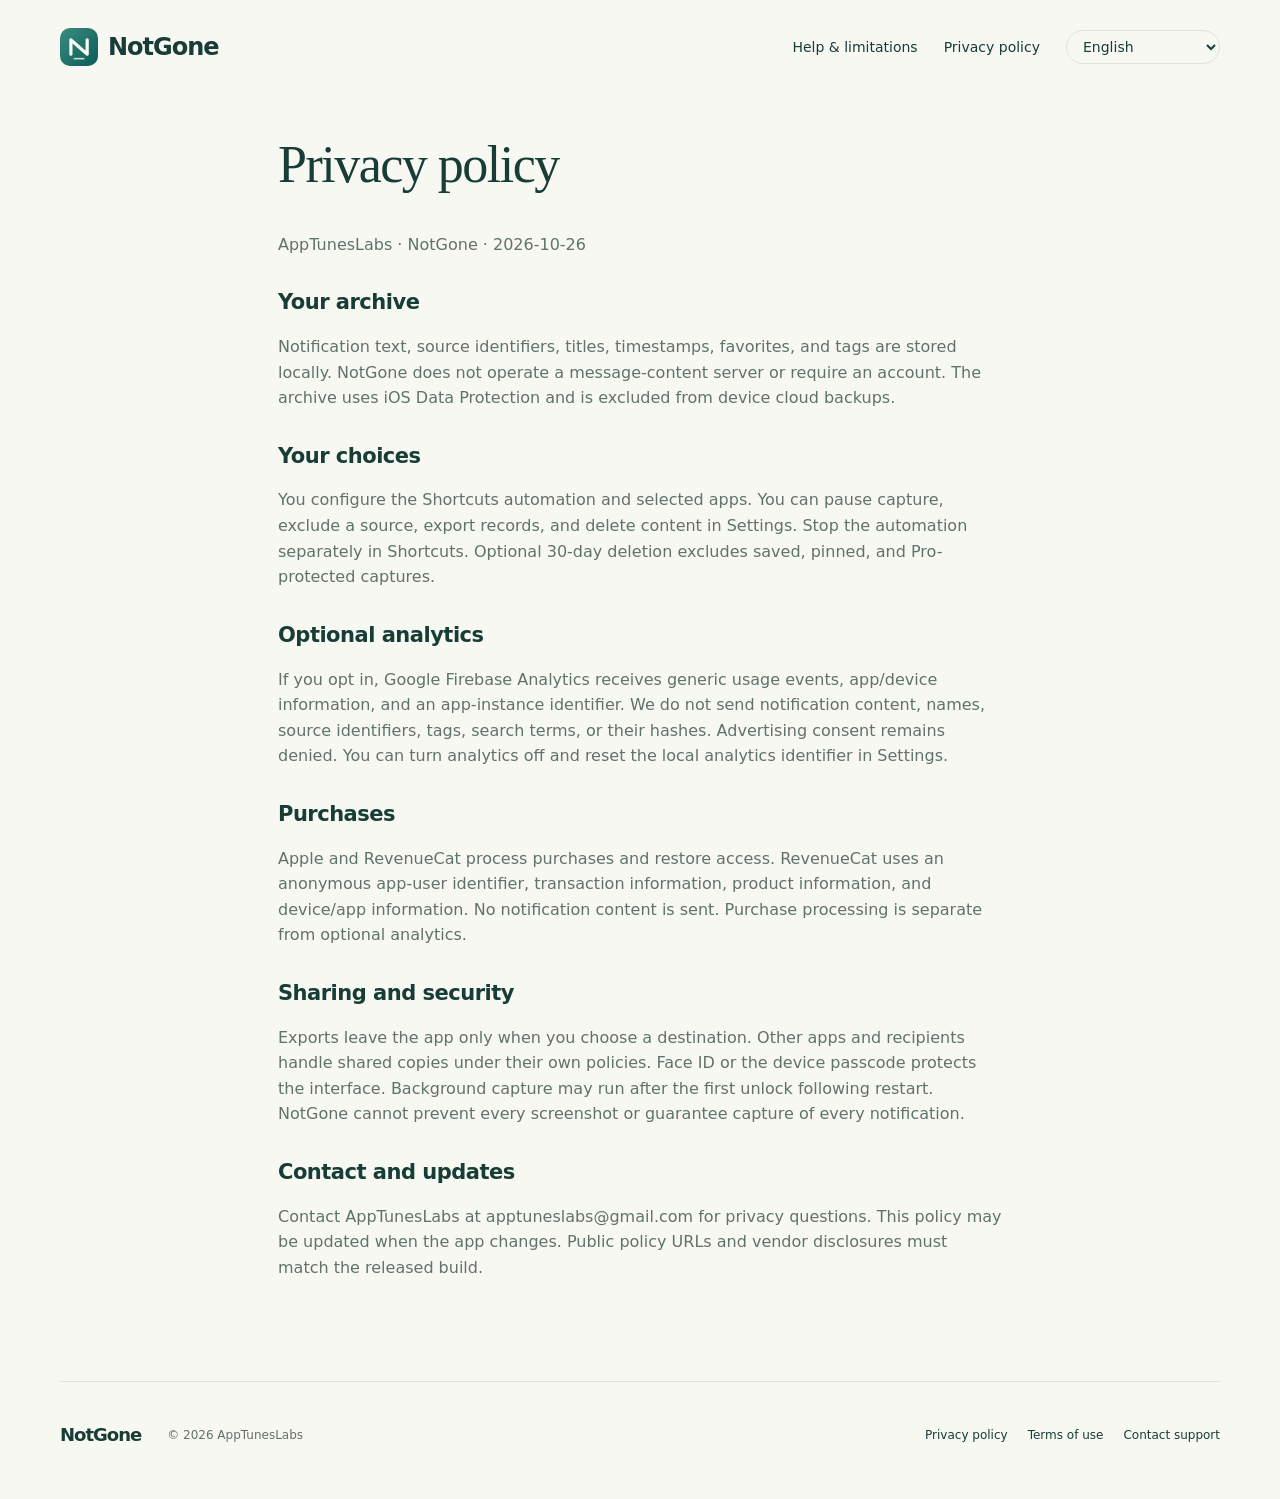
==== privacy/index.html @ 971f2847 "Publish NotGone static support website" ====
<!doctype html>
<html lang="en"><head><base href="../"><meta charset="utf-8"><meta name="viewport" content="width=device-width,initial-scale=1"><meta name="description" content="NotGone keeps copies of the notifications you choose in a private, searchable iPhone archive. iOS 27 and a user-configured Shortcuts automation required."><meta http-equiv="Content-Security-Policy" content="default-src 'self'; img-src 'self' data:; style-src 'self'; script-src 'self'; connect-src 'self'; object-src 'none'; base-uri 'self'"><meta name="referrer" content="strict-origin-when-cross-origin"><meta name="theme-color" content="#1a6157"><title>Privacy policy — NotGone</title><link rel="icon" href="assets/icon.png"><link rel="stylesheet" href="style.css"></head>
<body>
<a class="skip" href="#main" data-i18n="Skip to content">Skip to content</a>
<header><a class="brand" href="./" aria-label="NotGone home"><img src="assets/icon.png" alt="" width="38" height="38">NotGone</a><nav aria-label="Main navigation" data-i18n-aria="Main navigation"><a href="support/" data-i18n="Help & limitations">Help & limitations</a><a href="privacy/" data-i18n="Privacy policy">Privacy policy</a><label class="language"><span class="sr-only" data-i18n="Language">Language</span><select id="locale" aria-label="Language" data-i18n-aria="Language"><option value="en-US">English</option></select></label></nav></header>
<main id="main" class="document"><h1 data-i18n="Privacy policy">Privacy policy</h1><p>AppTunesLabs · NotGone · 2026-10-26</p><section><h2 data-i18n="Your archive">Your archive</h2><p data-i18n="Notification text, source identifiers, titles, timestamps, favorites, and tags are stored locally. NotGone does not operate a message-content server or require an account. The archive uses iOS Data Protection and is excluded from device cloud backups.">Notification text, source identifiers, titles, timestamps, favorites, and tags are stored locally. NotGone does not operate a message-content server or require an account. The archive uses iOS Data Protection and is excluded from device cloud backups.</p></section><section><h2 data-i18n="Your choices">Your choices</h2><p data-i18n="You configure the Shortcuts automation and selected apps. You can pause capture, exclude a source, export records, and delete content in Settings. Stop the automation separately in Shortcuts. Optional 30-day deletion excludes saved, pinned, and Pro-protected captures.">You configure the Shortcuts automation and selected apps. You can pause capture, exclude a source, export records, and delete content in Settings. Stop the automation separately in Shortcuts. Optional 30-day deletion excludes saved, pinned, and Pro-protected captures.</p></section><section><h2 data-i18n="Optional analytics">Optional analytics</h2><p data-i18n="If you opt in, Google Firebase Analytics receives generic usage events, app/device information, and an app-instance identifier. We do not send notification content, names, source identifiers, tags, search terms, or their hashes. Advertising consent remains denied. You can turn analytics off and reset the local analytics identifier in Settings.">If you opt in, Google Firebase Analytics receives generic usage events, app/device information, and an app-instance identifier. We do not send notification content, names, source identifiers, tags, search terms, or their hashes. Advertising consent remains denied. You can turn analytics off and reset the local analytics identifier in Settings.</p></section><section><h2 data-i18n="Purchases">Purchases</h2><p data-i18n="Apple and RevenueCat process purchases and restore access. RevenueCat uses an anonymous app-user identifier, transaction information, product information, and device/app information. No notification content is sent. Purchase processing is separate from optional analytics.">Apple and RevenueCat process purchases and restore access. RevenueCat uses an anonymous app-user identifier, transaction information, product information, and device/app information. No notification content is sent. Purchase processing is separate from optional analytics.</p></section><section><h2 data-i18n="Sharing and security">Sharing and security</h2><p data-i18n="Exports leave the app only when you choose a destination. Other apps and recipients handle shared copies under their own policies. Face ID or the device passcode protects the interface. Background capture may run after the first unlock following restart. NotGone cannot prevent every screenshot or guarantee capture of every notification.">Exports leave the app only when you choose a destination. Other apps and recipients handle shared copies under their own policies. Face ID or the device passcode protects the interface. Background capture may run after the first unlock following restart. NotGone cannot prevent every screenshot or guarantee capture of every notification.</p></section><section><h2 data-i18n="Contact and updates">Contact and updates</h2><p data-i18n="Contact AppTunesLabs at apptuneslabs@gmail.com for privacy questions. This policy may be updated when the app changes. Public policy URLs and vendor disclosures must match the released build.">Contact AppTunesLabs at apptuneslabs@gmail.com for privacy questions. This policy may be updated when the app changes. Public policy URLs and vendor disclosures must match the released build.</p></section></main>
<footer><a class="brand" href="./">NotGone</a><p>© 2026 AppTunesLabs</p><nav aria-label="Legal and support"><a href="privacy/" data-i18n="Privacy policy">Privacy policy</a><a href="terms/" data-i18n="Terms of use">Terms of use</a><a href="mailto:apptuneslabs@gmail.com" data-i18n="Contact support">Contact support</a></nav></footer>
<script src="app.js" defer></script></body></html>
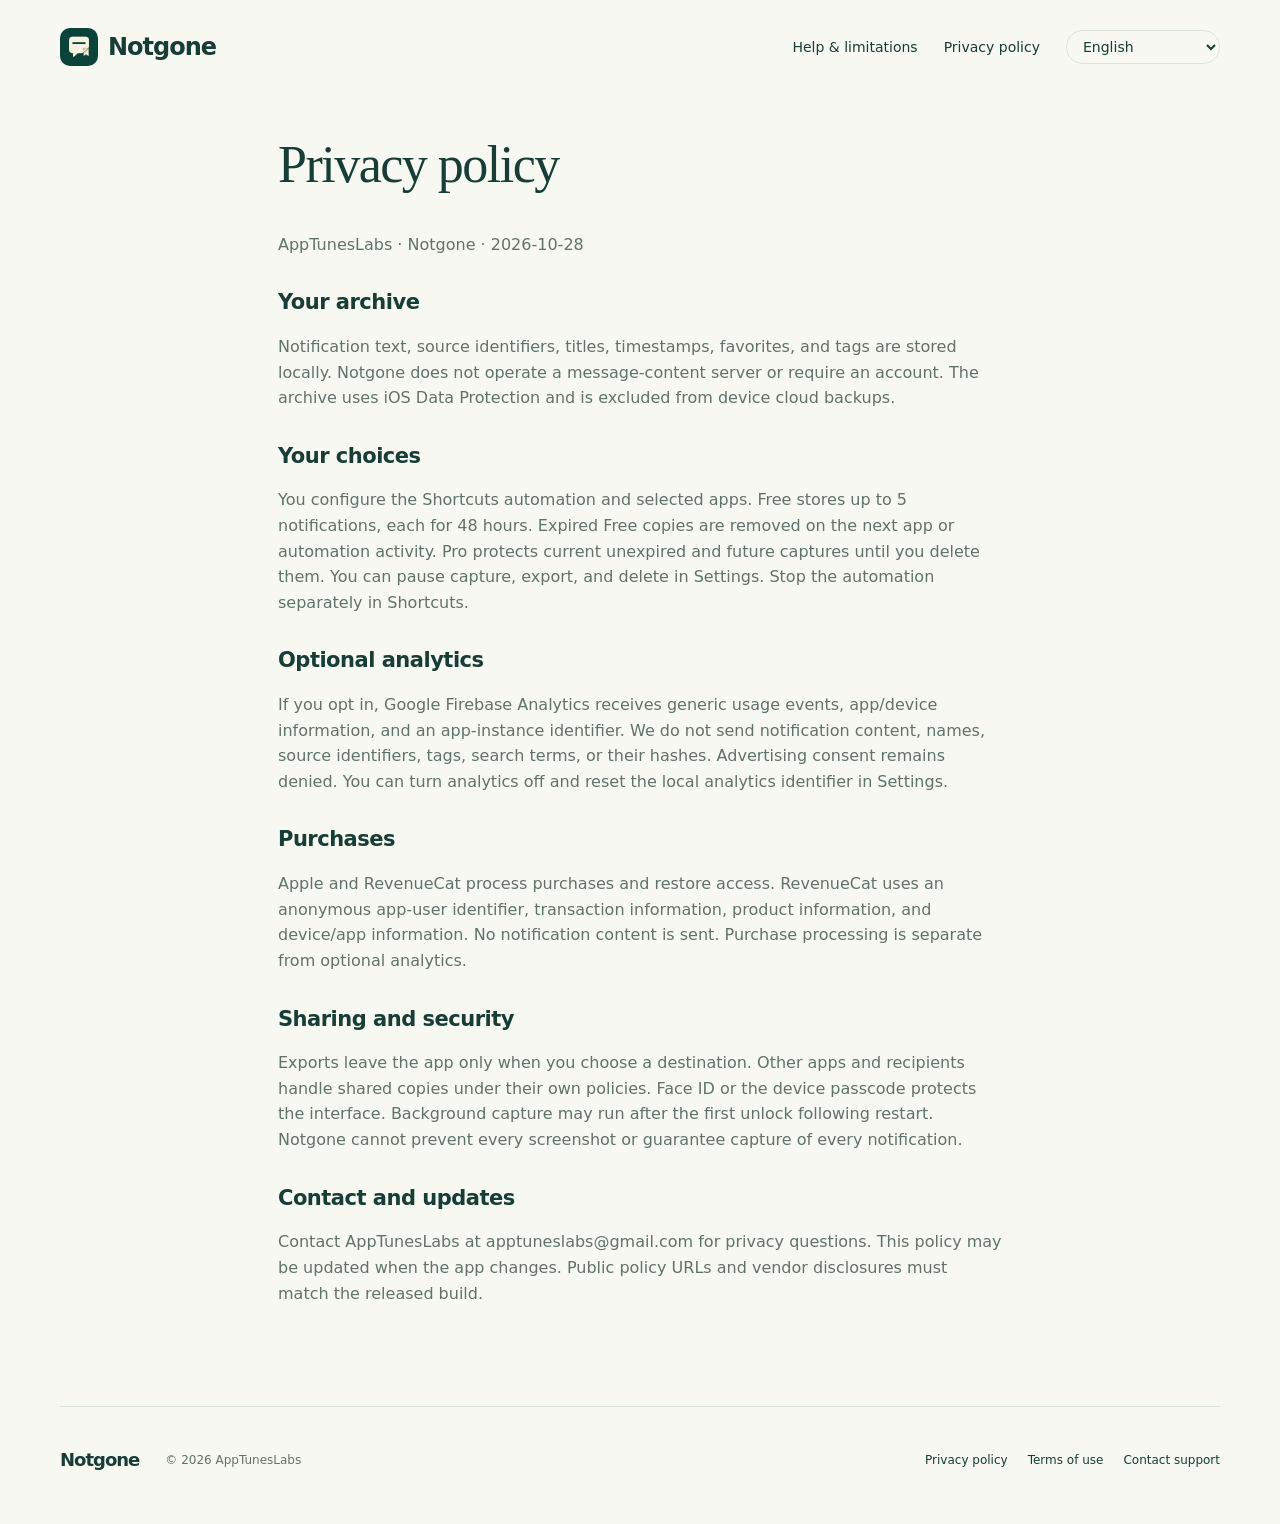
==== commit 9870556d: "Align Notgone setup and policies with lifetime Pro and current retention" ====
--- a/privacy/index.html
+++ b/privacy/index.html
@@ -1,8 +1,8 @@
 <!doctype html>
-<html lang="en"><head><base href="../"><meta charset="utf-8"><meta name="viewport" content="width=device-width,initial-scale=1"><meta name="description" content="NotGone keeps copies of the notifications you choose in a private, searchable iPhone archive. iOS 27 and a user-configured Shortcuts automation required."><meta http-equiv="Content-Security-Policy" content="default-src 'self'; img-src 'self' data:; style-src 'self'; script-src 'self'; connect-src 'self'; object-src 'none'; base-uri 'self'"><meta name="referrer" content="strict-origin-when-cross-origin"><meta name="theme-color" content="#1a6157"><title>Privacy policy — NotGone</title><link rel="icon" href="assets/icon.png"><link rel="stylesheet" href="style.css"></head>
+<html lang="en"><head><base href="../"><meta charset="utf-8"><meta name="viewport" content="width=device-width,initial-scale=1"><meta name="description" content="Notgone keeps copies of the notifications you choose in a private, searchable iPhone archive. iOS 27 and a user-configured Shortcuts automation required."><meta http-equiv="Content-Security-Policy" content="default-src 'self'; img-src 'self' data:; style-src 'self'; script-src 'self'; connect-src 'self'; object-src 'none'; base-uri 'self'"><meta name="referrer" content="strict-origin-when-cross-origin"><meta name="theme-color" content="#1a6157"><title>Notgone — Message Archive</title><link rel="icon" href="assets/icon.png"><link rel="stylesheet" href="style.css"></head>
 <body>
-<a class="skip" href="#main" data-i18n="Skip to content">Skip to content</a>
-<header><a class="brand" href="./" aria-label="NotGone home"><img src="assets/icon.png" alt="" width="38" height="38">NotGone</a><nav aria-label="Main navigation" data-i18n-aria="Main navigation"><a href="support/" data-i18n="Help & limitations">Help & limitations</a><a href="privacy/" data-i18n="Privacy policy">Privacy policy</a><label class="language"><span class="sr-only" data-i18n="Language">Language</span><select id="locale" aria-label="Language" data-i18n-aria="Language"><option value="en-US">English</option></select></label></nav></header>
-<main id="main" class="document"><h1 data-i18n="Privacy policy">Privacy policy</h1><p>AppTunesLabs · NotGone · 2026-10-26</p><section><h2 data-i18n="Your archive">Your archive</h2><p data-i18n="Notification text, source identifiers, titles, timestamps, favorites, and tags are stored locally. NotGone does not operate a message-content server or require an account. The archive uses iOS Data Protection and is excluded from device cloud backups.">Notification text, source identifiers, titles, timestamps, favorites, and tags are stored locally. NotGone does not operate a message-content server or require an account. The archive uses iOS Data Protection and is excluded from device cloud backups.</p></section><section><h2 data-i18n="Your choices">Your choices</h2><p data-i18n="You configure the Shortcuts automation and selected apps. You can pause capture, exclude a source, export records, and delete content in Settings. Stop the automation separately in Shortcuts. Optional 30-day deletion excludes saved, pinned, and Pro-protected captures.">You configure the Shortcuts automation and selected apps. You can pause capture, exclude a source, export records, and delete content in Settings. Stop the automation separately in Shortcuts. Optional 30-day deletion excludes saved, pinned, and Pro-protected captures.</p></section><section><h2 data-i18n="Optional analytics">Optional analytics</h2><p data-i18n="If you opt in, Google Firebase Analytics receives generic usage events, app/device information, and an app-instance identifier. We do not send notification content, names, source identifiers, tags, search terms, or their hashes. Advertising consent remains denied. You can turn analytics off and reset the local analytics identifier in Settings.">If you opt in, Google Firebase Analytics receives generic usage events, app/device information, and an app-instance identifier. We do not send notification content, names, source identifiers, tags, search terms, or their hashes. Advertising consent remains denied. You can turn analytics off and reset the local analytics identifier in Settings.</p></section><section><h2 data-i18n="Purchases">Purchases</h2><p data-i18n="Apple and RevenueCat process purchases and restore access. RevenueCat uses an anonymous app-user identifier, transaction information, product information, and device/app information. No notification content is sent. Purchase processing is separate from optional analytics.">Apple and RevenueCat process purchases and restore access. RevenueCat uses an anonymous app-user identifier, transaction information, product information, and device/app information. No notification content is sent. Purchase processing is separate from optional analytics.</p></section><section><h2 data-i18n="Sharing and security">Sharing and security</h2><p data-i18n="Exports leave the app only when you choose a destination. Other apps and recipients handle shared copies under their own policies. Face ID or the device passcode protects the interface. Background capture may run after the first unlock following restart. NotGone cannot prevent every screenshot or guarantee capture of every notification.">Exports leave the app only when you choose a destination. Other apps and recipients handle shared copies under their own policies. Face ID or the device passcode protects the interface. Background capture may run after the first unlock following restart. NotGone cannot prevent every screenshot or guarantee capture of every notification.</p></section><section><h2 data-i18n="Contact and updates">Contact and updates</h2><p data-i18n="Contact AppTunesLabs at apptuneslabs@gmail.com for privacy questions. This policy may be updated when the app changes. Public policy URLs and vendor disclosures must match the released build.">Contact AppTunesLabs at apptuneslabs@gmail.com for privacy questions. This policy may be updated when the app changes. Public policy URLs and vendor disclosures must match the released build.</p></section></main>
-<footer><a class="brand" href="./">NotGone</a><p>© 2026 AppTunesLabs</p><nav aria-label="Legal and support"><a href="privacy/" data-i18n="Privacy policy">Privacy policy</a><a href="terms/" data-i18n="Terms of use">Terms of use</a><a href="mailto:apptuneslabs@gmail.com" data-i18n="Contact support">Contact support</a></nav></footer>
+<a class="skip" href="privacy/#main" data-i18n="Skip to content">Skip to content</a>
+<header><a class="brand" href="./" aria-label="Notgone home"><img src="assets/icon.png" alt="" width="38" height="38">Notgone</a><nav aria-label="Main navigation" data-i18n-aria="Main navigation"><a href="support/" data-i18n="Help & limitations">Help & limitations</a><a href="privacy/" data-i18n="Privacy policy">Privacy policy</a><label class="language"><span class="sr-only" data-i18n="Language">Language</span><select id="locale" aria-label="Language" data-i18n-aria="Language"><option value="en-US">English</option></select></label></nav></header>
+<main id="main" class="document"><h1 data-i18n="Privacy policy">Privacy policy</h1><p>AppTunesLabs · Notgone · 2026-10-28</p><section><h2 data-i18n="Your archive">Your archive</h2><p data-i18n="Notification text, source identifiers, titles, timestamps, favorites, and tags are stored locally. Notgone does not operate a message-content server or require an account. The archive uses iOS Data Protection and is excluded from device cloud backups.">Notification text, source identifiers, titles, timestamps, favorites, and tags are stored locally. Notgone does not operate a message-content server or require an account. The archive uses iOS Data Protection and is excluded from device cloud backups.</p></section><section><h2 data-i18n="Your choices">Your choices</h2><p data-i18n="You configure the Shortcuts automation and selected apps. Free stores up to 5 notifications, each for 48 hours. Expired Free copies are removed on the next app or automation activity. Pro protects current unexpired and future captures until you delete them. You can pause capture, export, and delete in Settings. Stop the automation separately in Shortcuts.">You configure the Shortcuts automation and selected apps. Free stores up to 5 notifications, each for 48 hours. Expired Free copies are removed on the next app or automation activity. Pro protects current unexpired and future captures until you delete them. You can pause capture, export, and delete in Settings. Stop the automation separately in Shortcuts.</p></section><section><h2 data-i18n="Optional analytics">Optional analytics</h2><p data-i18n="If you opt in, Google Firebase Analytics receives generic usage events, app/device information, and an app-instance identifier. We do not send notification content, names, source identifiers, tags, search terms, or their hashes. Advertising consent remains denied. You can turn analytics off and reset the local analytics identifier in Settings.">If you opt in, Google Firebase Analytics receives generic usage events, app/device information, and an app-instance identifier. We do not send notification content, names, source identifiers, tags, search terms, or their hashes. Advertising consent remains denied. You can turn analytics off and reset the local analytics identifier in Settings.</p></section><section><h2 data-i18n="Purchases">Purchases</h2><p data-i18n="Apple and RevenueCat process purchases and restore access. RevenueCat uses an anonymous app-user identifier, transaction information, product information, and device/app information. No notification content is sent. Purchase processing is separate from optional analytics.">Apple and RevenueCat process purchases and restore access. RevenueCat uses an anonymous app-user identifier, transaction information, product information, and device/app information. No notification content is sent. Purchase processing is separate from optional analytics.</p></section><section><h2 data-i18n="Sharing and security">Sharing and security</h2><p data-i18n="Exports leave the app only when you choose a destination. Other apps and recipients handle shared copies under their own policies. Face ID or the device passcode protects the interface. Background capture may run after the first unlock following restart. Notgone cannot prevent every screenshot or guarantee capture of every notification.">Exports leave the app only when you choose a destination. Other apps and recipients handle shared copies under their own policies. Face ID or the device passcode protects the interface. Background capture may run after the first unlock following restart. Notgone cannot prevent every screenshot or guarantee capture of every notification.</p></section><section><h2 data-i18n="Contact and updates">Contact and updates</h2><p data-i18n="Contact AppTunesLabs at apptuneslabs@gmail.com for privacy questions. This policy may be updated when the app changes. Public policy URLs and vendor disclosures must match the released build.">Contact AppTunesLabs at apptuneslabs@gmail.com for privacy questions. This policy may be updated when the app changes. Public policy URLs and vendor disclosures must match the released build.</p></section></main>
+<footer><a class="brand" href="./">Notgone</a><p>© 2026 AppTunesLabs</p><nav aria-label="Legal and support"><a href="privacy/" data-i18n="Privacy policy">Privacy policy</a><a href="terms/" data-i18n="Terms of use">Terms of use</a><a href="mailto:apptuneslabs@gmail.com" data-i18n="Contact support">Contact support</a></nav></footer>
 <script src="app.js" defer></script></body></html>
